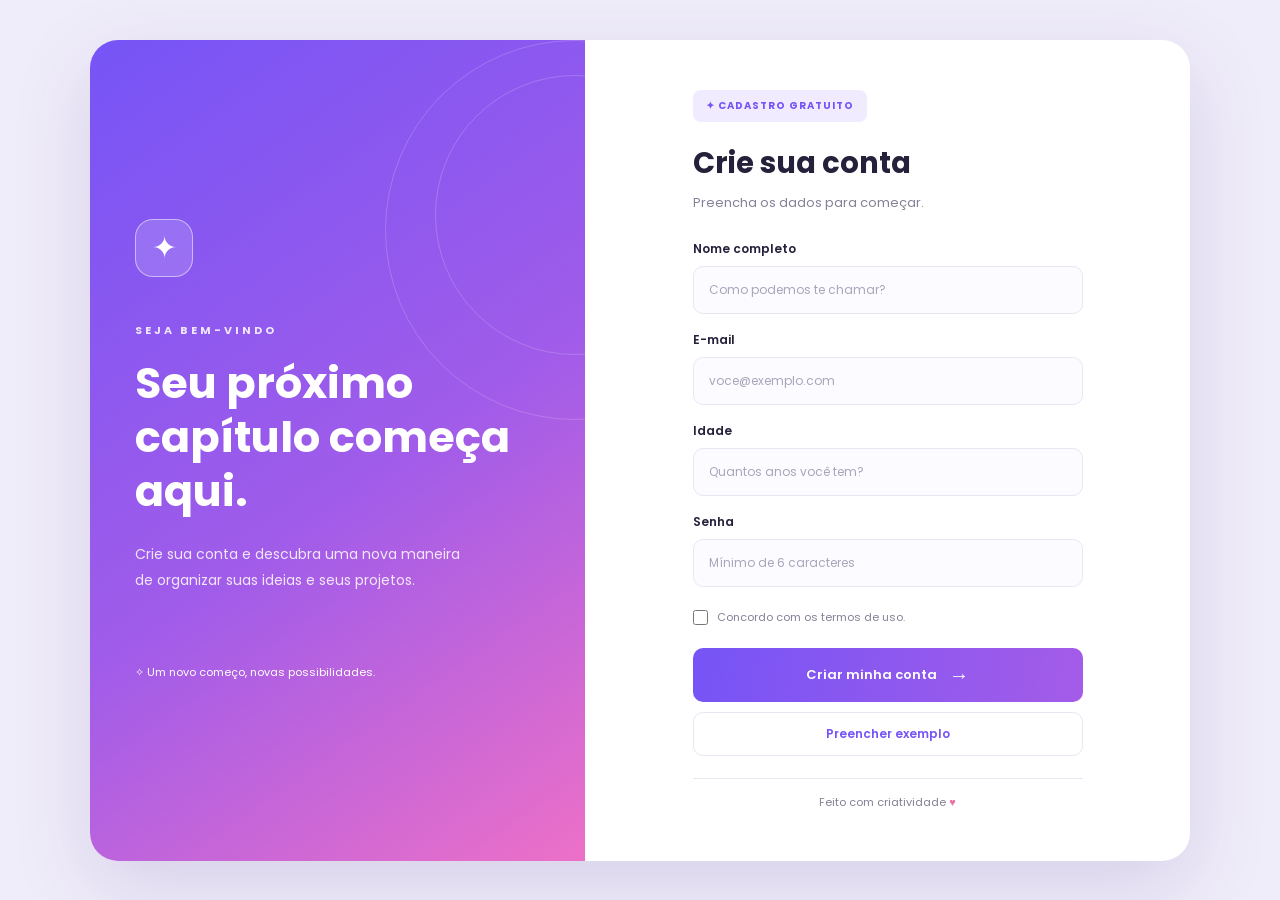
==== 28.10/index.html @ b5f54b93 "Add files via upload" ====
<!DOCTYPE html>
<html lang="pt-BR">
<head>
    <meta charset="UTF-8">
    <meta name="viewport" content="width=device-width, initial-scale=1.0">

    <title>Cadastro Criativo</title>

    <link rel="stylesheet" href="estilo.css">
    <script src="script.js" defer></script>
</head>
<body>

    <main class="pagina">

        <section class="painel">
            <div class="icone">✦</div>

            <span class="subtitulo">SEJA BEM-VINDO</span>

            <h1>Seu próximo capítulo começa aqui.</h1>

            <p>
                Crie sua conta e descubra uma nova maneira
                de organizar suas ideias e seus projetos.
            </p>

            <div class="decoracao decoracao1"></div>
            <div class="decoracao decoracao2"></div>

            <span class="rodape-painel">
                ✧ Um novo começo, novas possibilidades.
            </span>
        </section>

        <section class="area-formulario">

            <div class="formulario-container">

                <div class="topo-formulario">
                    <span class="etiqueta">✦ CADASTRO GRATUITO</span>
                    <h2>Crie sua conta</h2>
                    <p>Preencha os dados para começar.</p>
                </div>

                <form id="formulario">

                    <div class="campo">
                        <label for="nome">Nome completo</label>
                        <input
                            type="text"
                            id="nome"
                            name="nome"
                            placeholder="Como podemos te chamar?"
                            required
                            minlength="3"
                        >
                    </div>

                    <div class="campo">
                        <label for="email">E-mail</label>
                        <input
                            type="email"
                            id="email"
                            name="email"
                            placeholder="voce@exemplo.com"
                            required
                        >
                    </div>

                    <div class="campo">
                        <label for="idade">Idade</label>
                        <input
                            type="number"
                            id="idade"
                            name="idade"
                            placeholder="Quantos anos você tem?"
                            min="1"
                            max="120"
                            required
                        >
                    </div>

                    <div class="campo">
                        <label for="senha">Senha</label>
                        <input
                            type="password"
                            id="senha"
                            name="senha"
                            placeholder="Mínimo de 6 caracteres"
                            minlength="6"
                            required
                        >
                    </div>

                    <label class="termos">
                        <input type="checkbox" id="aceite" required>
                        <span>
                            Concordo com os termos de uso.
                        </span>
                    </label>

                    <button type="submit" class="botao">
                        Criar minha conta <span>→</span>
                    </button>

                    <button type="button" id="preencher" class="botao-secundario">
                        Preencher exemplo
                    </button>

                    <p id="mensagem" role="status" aria-live="polite"></p>

                </form>

                <div class="divisor"></div>

                <p class="texto-final">
                    Feito com criatividade <span>♥</span>
                </p>

            </div>

        </section>

    </main>

</body>
</html>
---- 28.10/estilo.css ----
@import url('https://fonts.googleapis.com/css2?family=Poppins:wght@400;500;600;700;800&display=swap');

* {
    margin: 0;
    padding: 0;
    box-sizing: border-box;
}

:root {
    --roxo: #7654f6;
    --rosa: #ed70c7;
    --texto: #25213b;
    --cinza: #858197;
    --borda: #e9e6f2;
}

body {
    font-family: 'Poppins', sans-serif;
    min-height: 100vh;
    background: #f0edfa;
    display: flex;
    justify-content: center;
    align-items: center;
    padding: 35px 20px;
}

.pagina {
    width: 100%;
    max-width: 1100px;
    min-height: 650px;
    display: grid;
    grid-template-columns: 0.9fr 1.1fr;
    background: white;
    border-radius: 28px;
    overflow: hidden;
    box-shadow: 0 25px 80px rgba(67, 43, 125, 0.15);
    animation: aparecer 0.8s ease;
}

/* Painel esquerdo */

.painel {
    position: relative;
    overflow: hidden;
    padding: 55px 45px;
    display: flex;
    flex-direction: column;
    justify-content: center;
    color: white;
    background: linear-gradient(
        145deg,
        #7654f6,
        #a15ce9 55%,
        #ed70c7
    );
}

.icone {
    width: 58px;
    height: 58px;
    display: grid;
    place-items: center;
    border: 1px solid rgba(255, 255, 255, 0.5);
    background: rgba(255, 255, 255, 0.15);
    border-radius: 18px;
    font-size: 30px;
    margin-bottom: 45px;
}

.subtitulo {
    font-size: 11px;
    font-weight: 700;
    letter-spacing: 3px;
    margin-bottom: 18px;
    opacity: 0.85;
}

.painel h1 {
    max-width: 400px;
    font-size: clamp(30px, 3.5vw, 43px);
    line-height: 1.25;
    font-weight: 700;
    margin-bottom: 22px;
    position: relative;
    z-index: 1;
}

.painel > p {
    max-width: 340px;
    color: rgba(255, 255, 255, 0.85);
    line-height: 1.9;
    font-size: 14px;
    position: relative;
    z-index: 1;
}

.rodape-painel {
    margin-top: 70px;
    font-size: 11px;
    position: relative;
    z-index: 1;
}

.decoracao {
    position: absolute;
    border: 1px solid rgba(255, 255, 255, 0.18);
    border-radius: 50%;
}

.decoracao1 {
    width: 280px;
    height: 280px;
    right: -130px;
    top: 35px;
}

.decoracao2 {
    width: 380px;
    height: 380px;
    right: -180px;
    top: 0;
}

/* Formulário */

.area-formulario {
    display: flex;
    align-items: center;
    justify-content: center;
    padding: 50px 45px;
}

.formulario-container {
    width: 100%;
    max-width: 390px;
}

.etiqueta {
    display: inline-block;
    color: var(--roxo);
    background: #f0ebff;
    padding: 8px 13px;
    border-radius: 8px;
    font-size: 10px;
    font-weight: 700;
    letter-spacing: 1px;
    margin-bottom: 20px;
}

.topo-formulario h2 {
    font-size: 29px;
    color: var(--texto);
    margin-bottom: 8px;
}

.topo-formulario > p {
    color: var(--cinza);
    font-size: 13px;
    margin-bottom: 27px;
}

.campo {
    margin-bottom: 17px;
}

.campo label {
    display: block;
    color: var(--texto);
    font-size: 12px;
    font-weight: 600;
    margin-bottom: 8px;
}

.campo input {
    width: 100%;
    height: 48px;
    padding: 0 15px;
    border: 1px solid var(--borda);
    border-radius: 10px;
    outline: none;
    background: #fcfbff;
    color: var(--texto);
    font-family: inherit;
    font-size: 12px;
    transition: 0.25s;
}

.campo input::placeholder {
    color: #aaa6ba;
}

.campo input:focus {
    border-color: var(--roxo);
    background: white;
    box-shadow: 0 0 0 4px rgba(118, 84, 246, 0.1);
}

.termos {
    display: flex;
    align-items: center;
    gap: 9px;
    font-size: 11px;
    color: var(--cinza);
    margin: 22px 0;
    cursor: pointer;
}

.termos input {
    accent-color: var(--roxo);
    width: 15px;
    height: 15px;
}

.botao {
    width: 100%;
    min-height: 49px;
    padding: 12px 16px;
    border: none;
    border-radius: 10px;
    background: linear-gradient(100deg, #7654f6, #a45ce8);
    color: white;
    font-family: inherit;
    font-weight: 600;
    font-size: 13px;
    cursor: pointer;
    display: flex;
    align-items: center;
    justify-content: center;
    gap: 12px;
    transition: 0.25s;
}

.botao span {
    font-size: 20px;
}

.botao:hover {
    transform: translateY(-2px);
    box-shadow: 0 8px 22px rgba(118, 84, 246, 0.28);
}

.botao-secundario {
    width: 100%;
    margin-top: 10px;
    padding: 12px;
    border: 1px solid var(--borda);
    border-radius: 10px;
    background: white;
    color: var(--roxo);
    font-family: inherit;
    font-size: 12px;
    font-weight: 600;
    cursor: pointer;
    transition: 0.2s;
}

.botao-secundario:hover {
    background: #f6f2ff;
}

#mensagem {
    font-size: 12px;
    text-align: center;
    margin-top: 15px;
    line-height: 1.7;
}

#mensagem.sucesso {
    color: #168354;
}

#mensagem.erro {
    color: #d43e62;
}

.divisor {
    height: 1px;
    background: var(--borda);
    margin: 22px 0 15px;
}

.texto-final {
    text-align: center;
    color: var(--cinza);
    font-size: 11px;
}

.texto-final span {
    color: #ed70a7;
}

/* Animação */

@keyframes aparecer {
    from {
        opacity: 0;
        transform: translateY(18px);
    }

    to {
        opacity: 1;
        transform: translateY(0);
    }
}

/* Celulares e tablets */

@media (max-width: 760px) {
    body {
        padding: 15px;
    }

    .pagina {
        grid-template-columns: 1fr;
        max-width: 480px;
        border-radius: 20px;
    }

    .painel {
        padding: 30px;
        min-height: 290px;
    }

    .icone {
        width: 45px;
        height: 45px;
        margin-bottom: 24px;
    }

    .painel h1 {
        font-size: 30px;
    }

    .painel > p {
        font-size: 12px;
    }

    .rodape-painel {
        margin-top: 25px;
    }

    .area-formulario {
        padding: 35px 25px;
    }

    .topo-formulario h2 {
        font-size: 25px;
    }
}
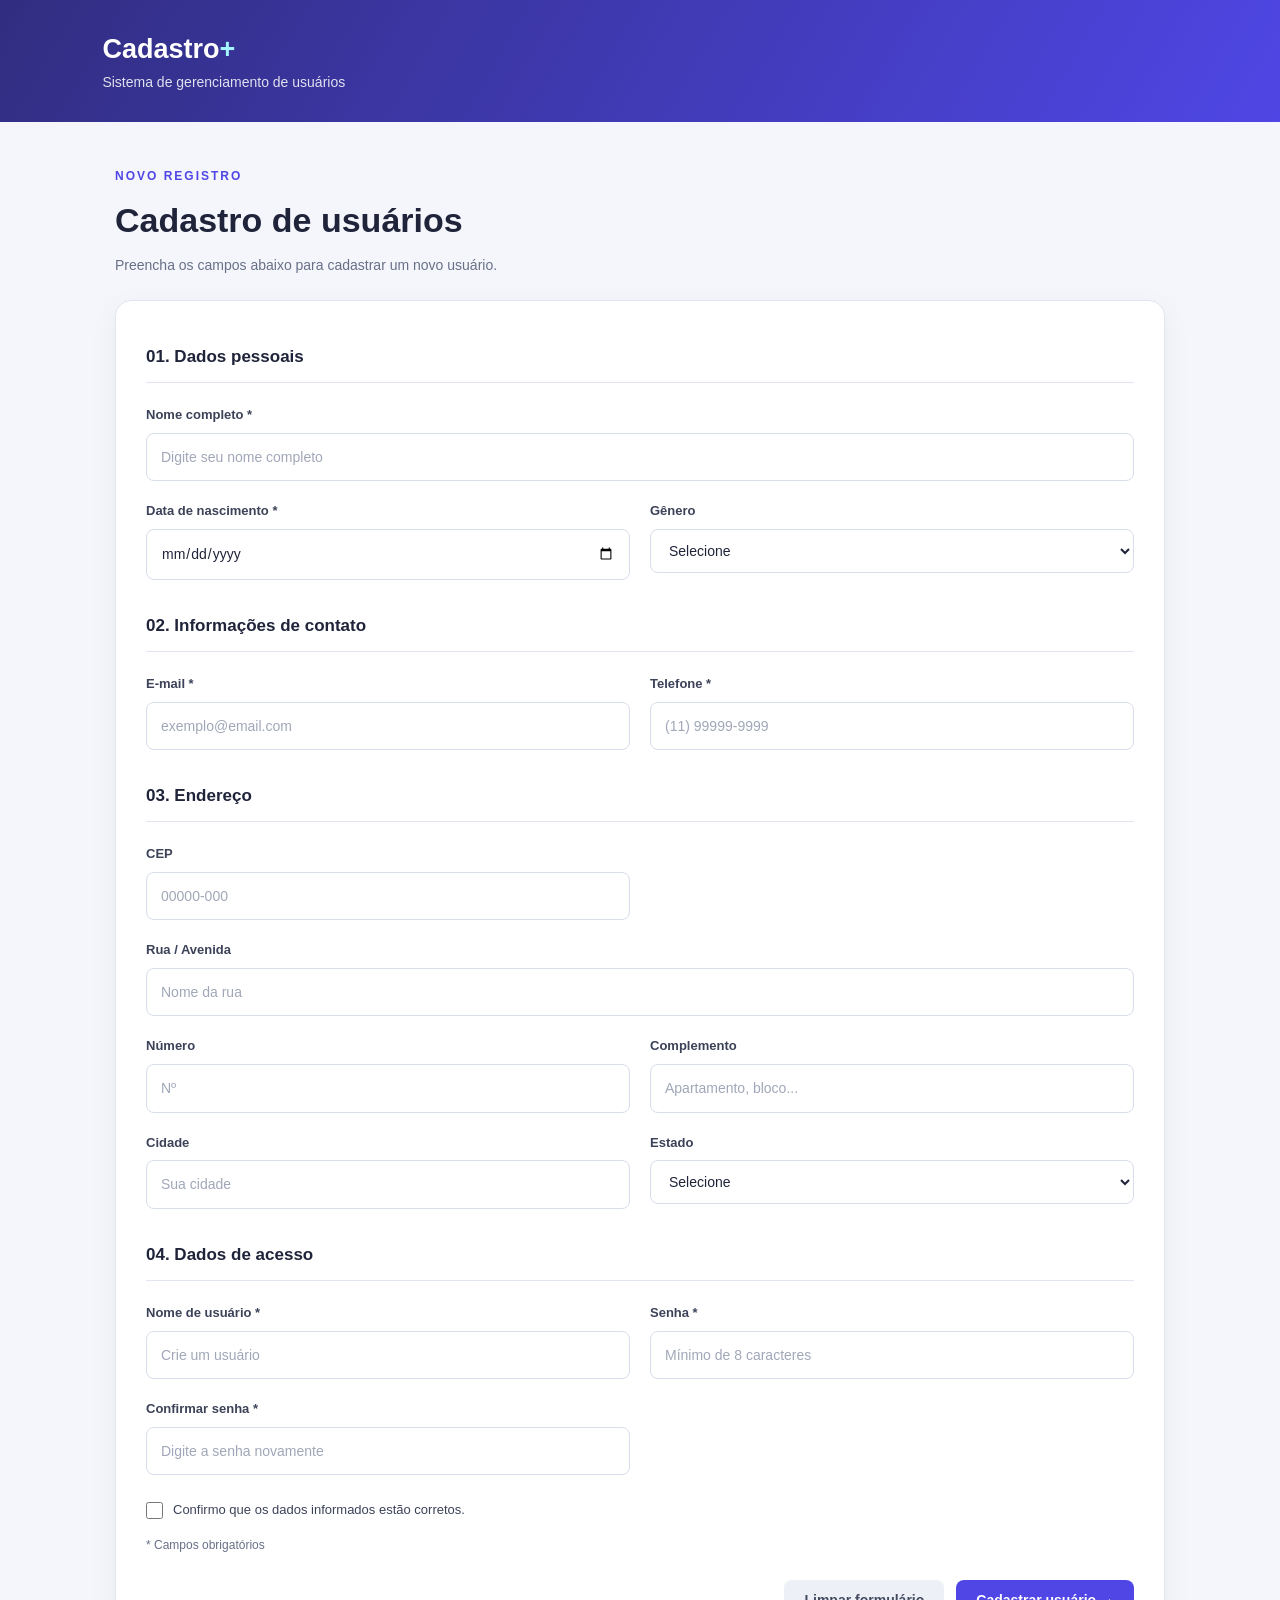
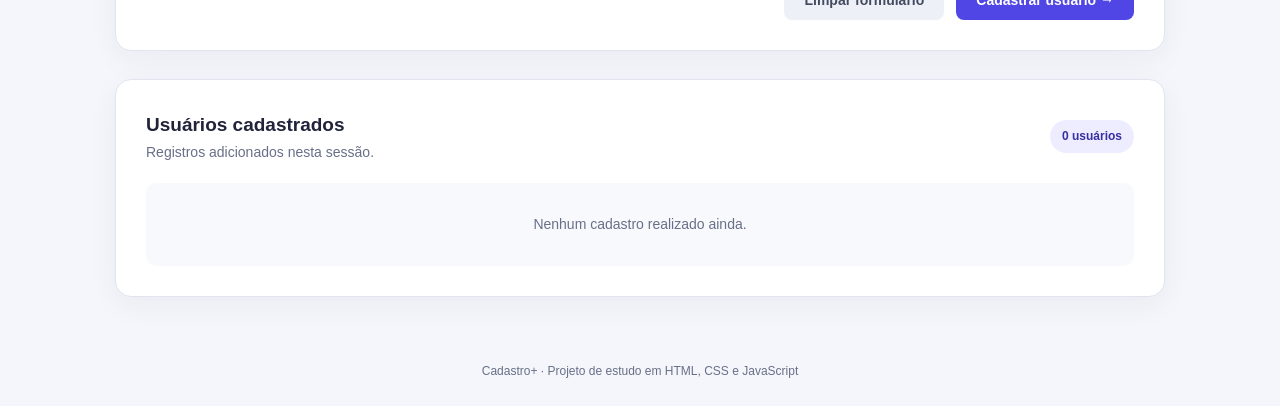
==== commit 08ed9630: "Add files via upload" ====
--- a/28.10/index.html
+++ b/28.10/index.html
@@ -4,126 +4,201 @@
 <head>
     <meta charset="UTF-8">
     <meta name="viewport" content="width=device-width, initial-scale=1.0">
-
-    <title>Cadastro Criativo</title>
-
+    <title>Sistema de Cadastro</title>
     <link rel="stylesheet" href="estilo.css">
     <script src="script.js" defer></script>
 </head>
 <body>
 
-    <main class="pagina">
-
-        <section class="painel">
-            <div class="icone">✦</div>
-
-            <span class="subtitulo">SEJA BEM-VINDO</span>
-
-            <h1>Seu próximo capítulo começa aqui.</h1>
-
-            <p>
-                Crie sua conta e descubra uma nova maneira
-                de organizar suas ideias e seus projetos.
-            </p>
-
-            <div class="decoracao decoracao1"></div>
-            <div class="decoracao decoracao2"></div>
-
-            <span class="rodape-painel">
-                ✧ Um novo começo, novas possibilidades.
-            </span>
+    <header class="topo">
+        <div class="logo">Cadastro<span>+</span></div>
+        <p>Sistema de gerenciamento de usuários</p>
+    </header>
+
+    <main class="container">
+        <section class="cabecalho">
+            <span class="etiqueta">NOVO REGISTRO</span>
+            <h1>Cadastro de usuários</h1>
+            <p>Preencha os campos abaixo para cadastrar um novo usuário.</p>
         </section>
 
-        <section class="area-formulario">
-
-            <div class="formulario-container">
-
-                <div class="topo-formulario">
-                    <span class="etiqueta">✦ CADASTRO GRATUITO</span>
-                    <h2>Crie sua conta</h2>
-                    <p>Preencha os dados para começar.</p>
-                </div>
-
-                <form id="formulario">
-
-                    <div class="campo">
-                        <label for="nome">Nome completo</label>
-                        <input
-                            type="text"
-                            id="nome"
-                            name="nome"
-                            placeholder="Como podemos te chamar?"
-                            required
-                            minlength="3"
-                        >
-                    </div>
-
-                    <div class="campo">
-                        <label for="email">E-mail</label>
-                        <input
-                            type="email"
-                            id="email"
-                            name="email"
-                            placeholder="voce@exemplo.com"
-                            required
-                        >
-                    </div>
-
-                    <div class="campo">
-                        <label for="idade">Idade</label>
-                        <input
-                            type="number"
-                            id="idade"
-                            name="idade"
-                            placeholder="Quantos anos você tem?"
-                            min="1"
-                            max="120"
-                            required
-                        >
-                    </div>
-
-                    <div class="campo">
-                        <label for="senha">Senha</label>
-                        <input
-                            type="password"
-                            id="senha"
-                            name="senha"
-                            placeholder="Mínimo de 6 caracteres"
-                            minlength="6"
-                            required
-                        >
-                    </div>
-
-                    <label class="termos">
-                        <input type="checkbox" id="aceite" required>
-                        <span>
-                            Concordo com os termos de uso.
-                        </span>
-                    </label>
-
-                    <button type="submit" class="botao">
-                        Criar minha conta <span>→</span>
-                    </button>
-
-                    <button type="button" id="preencher" class="botao-secundario">
-                        Preencher exemplo
-                    </button>
-
-                    <p id="mensagem" role="status" aria-live="polite"></p>
-
-                </form>
-
-                <div class="divisor"></div>
-
-                <p class="texto-final">
-                    Feito com criatividade <span>♥</span>
-                </p>
-
-            </div>
-
+        <form id="meuFormulario">
+
+            <h2>01. Dados pessoais</h2>
+
+            <div class="grid">
+                <div class="campo campo-grande">
+                    <label for="nome">Nome completo *</label>
+                    <input type="text" id="nome" name="nome"
+                           placeholder="Digite seu nome completo" required>
+                </div>
+
+                <div class="campo">
+                    <label for="nascimento">Data de nascimento *</label>
+                    <input type="date" id="nascimento" required>
+                </div>
+
+                <div class="campo">
+                    <label for="genero">Gênero</label>
+                    <select id="genero">
+                        <option value="">Selecione</option>
+                        <option>Feminino</option>
+                        <option>Masculino</option>
+                        <option>Outro</option>
+                        <option>Prefiro não informar</option>
+                    </select>
+                </div>
+            </div>
+
+            <h2>02. Informações de contato</h2>
+
+            <div class="grid">
+                <div class="campo">
+                    <label for="email">E-mail *</label>
+                    <input type="email" id="email"
+                           placeholder="exemplo@email.com" required>
+                </div>
+
+                <div class="campo">
+                    <label for="telefone">Telefone *</label>
+                    <input type="tel" id="telefone"
+                           placeholder="(11) 99999-9999" required>
+                </div>
+            </div>
+
+            <h2>03. Endereço</h2>
+
+            <div class="grid">
+                <div class="campo">
+                    <label for="cep">CEP</label>
+                    <input type="text" id="cep"
+                           placeholder="00000-000" maxlength="9">
+                </div>
+
+                <div class="campo campo-grande">
+                    <label for="rua">Rua / Avenida</label>
+                    <input type="text" id="rua"
+                           placeholder="Nome da rua">
+                </div>
+
+                <div class="campo">
+                    <label for="numero">Número</label>
+                    <input type="text" id="numero" placeholder="Nº">
+                </div>
+
+                <div class="campo">
+                    <label for="complemento">Complemento</label>
+                    <input type="text" id="complemento"
+                           placeholder="Apartamento, bloco...">
+                </div>
+
+                <div class="campo">
+                    <label for="cidade">Cidade</label>
+                    <input type="text" id="cidade" placeholder="Sua cidade">
+                </div>
+
+                <div class="campo">
+                    <label for="estado">Estado</label>
+                    <select id="estado">
+                        <option value="">Selecione</option>
+                        <option>AC</option><option>AL</option>
+                        <option>AP</option><option>AM</option>
+                        <option>BA</option><option>CE</option>
+                        <option>DF</option><option>ES</option>
+                        <option>GO</option><option>MA</option>
+                        <option>MT</option><option>MS</option>
+                        <option>MG</option><option>PA</option>
+                        <option>PB</option><option>PR</option>
+                        <option>PE</option><option>PI</option>
+                        <option>RJ</option><option>RN</option>
+                        <option>RS</option><option>RO</option>
+                        <option>RR</option><option>SC</option>
+                        <option>SP</option><option>SE</option>
+                        <option>TO</option>
+                    </select>
+                </div>
+            </div>
+
+            <h2>04. Dados de acesso</h2>
+
+            <div class="grid">
+                <div class="campo">
+                    <label for="usuario">Nome de usuário *</label>
+                    <input type="text" id="usuario"
+                           placeholder="Crie um usuário"
+                           minlength="3" required>
+                </div>
+
+                <div class="campo">
+                    <label for="senha">Senha *</label>
+                    <input type="password" id="senha"
+                           placeholder="Mínimo de 8 caracteres"
+                           minlength="8" required>
+                </div>
+
+                <div class="campo">
+                    <label for="confirmarSenha">Confirmar senha *</label>
+                    <input type="password" id="confirmarSenha"
+                           placeholder="Digite a senha novamente"
+                           minlength="8" required>
+                </div>
+            </div>
+
+            <div class="termos">
+                <input type="checkbox" id="termos" required>
+                <label for="termos">
+                    Confirmo que os dados informados estão corretos.
+                </label>
+            </div>
+
+            <p class="observacao">* Campos obrigatórios</p>
+
+            <div class="botoes">
+                <button type="reset" class="btn-limpar">
+                    Limpar formulário
+                </button>
+                <button type="submit" class="btn-cadastrar">
+                    Cadastrar usuário →
+                </button>
+            </div>
+        </form>
+
+        <section class="lista-cadastros">
+            <div class="lista-topo">
+                <div>
+                    <h2>Usuários cadastrados</h2>
+                    <p>Registros adicionados nesta sessão.</p>
+                </div>
+                <span class="contador" id="contador">0 usuários</span>
+            </div>
+
+            <div id="mensagemLista" class="vazio">
+                Nenhum cadastro realizado ainda.
+            </div>
+
+            <div class="tabela-wrapper">
+                <table id="tabelaCadastros" hidden>
+                    <thead>
+                        <tr>
+                            <th>Nome</th>
+                            <th>E-mail</th>
+                            <th>Telefone</th>
+                            <th>Usuário</th>
+                            <th>Ação</th>
+                        </tr>
+                    </thead>
+                    <tbody id="listaUsuarios"></tbody>
+                </table>
+            </div>
         </section>
 
+        <div id="mensagem" class="mensagem" role="status"
+             aria-live="polite"></div>
     </main>
+
+    <footer>
+        <p>Cadastro+ · Projeto de estudo em HTML, CSS e JavaScript</p>
+    </footer>
 
 </body>
 </html>
--- a/28.10/estilo.css
+++ b/28.10/estilo.css
@@ -1,5 +1,3 @@
-
-@import url('https://fonts.googleapis.com/css2?family=Poppins:wght@400;500;600;700;800&display=swap');
 
 * {
     margin: 0;
@@ -8,343 +6,327 @@
 }
 
 :root {
-    --roxo: #7654f6;
-    --rosa: #ed70c7;
-    --texto: #25213b;
-    --cinza: #858197;
-    --borda: #e9e6f2;
+    --azul: #4f46e5;
+    --azul-escuro: #3730a3;
+    --fundo: #f4f6fb;
+    --texto: #20243a;
+    --cinza: #687087;
+    --borda: #e1e5ef;
 }
 
 body {
-    font-family: 'Poppins', sans-serif;
-    min-height: 100vh;
-    background: #f0edfa;
-    display: flex;
-    justify-content: center;
-    align-items: center;
-    padding: 35px 20px;
-}
-
-.pagina {
-    width: 100%;
-    max-width: 1100px;
-    min-height: 650px;
+    font-family: Arial, Helvetica, sans-serif;
+    background: var(--fundo);
+    color: var(--texto);
+    line-height: 1.6;
+}
+
+.topo {
+    background: linear-gradient(120deg, #312e81, #4f46e5);
+    color: white;
+    padding: 28px 8%;
+}
+
+.logo {
+    font-size: 27px;
+    font-weight: bold;
+}
+
+.logo span {
+    color: #a5f3fc;
+}
+
+.topo p {
+    font-size: 14px;
+    opacity: 0.85;
+}
+
+.container {
+    max-width: 1050px;
+    width: 92%;
+    margin: 40px auto;
+}
+
+.cabecalho {
+    margin-bottom: 24px;
+}
+
+.etiqueta {
+    color: var(--azul);
+    font-size: 12px;
+    font-weight: bold;
+    letter-spacing: 2px;
+}
+
+h1 {
+    font-size: clamp(25px, 4vw, 34px);
+    margin: 6px 0;
+}
+
+.cabecalho p,
+.lista-topo p {
+    color: var(--cinza);
+    font-size: 14px;
+}
+
+form,
+.lista-cadastros {
+    background: white;
+    border: 1px solid var(--borda);
+    border-radius: 16px;
+    padding: 30px;
+    box-shadow: 0 8px 30px rgba(35, 42, 80, 0.05);
+}
+
+form h2 {
+    font-size: 17px;
+    border-bottom: 1px solid var(--borda);
+    padding-bottom: 12px;
+    margin: 12px 0 22px;
+}
+
+form h2:not(:first-child) {
+    margin-top: 32px;
+}
+
+.grid {
     display: grid;
-    grid-template-columns: 0.9fr 1.1fr;
-    background: white;
-    border-radius: 28px;
-    overflow: hidden;
-    box-shadow: 0 25px 80px rgba(67, 43, 125, 0.15);
-    animation: aparecer 0.8s ease;
-}
-
-/* Painel esquerdo */
-
-.painel {
-    position: relative;
-    overflow: hidden;
-    padding: 55px 45px;
+    grid-template-columns: repeat(2, minmax(0, 1fr));
+    gap: 20px;
+}
+
+.campo {
     display: flex;
     flex-direction: column;
-    justify-content: center;
-    color: white;
-    background: linear-gradient(
-        145deg,
-        #7654f6,
-        #a15ce9 55%,
-        #ed70c7
-    );
-}
-
-.icone {
-    width: 58px;
-    height: 58px;
-    display: grid;
-    place-items: center;
-    border: 1px solid rgba(255, 255, 255, 0.5);
-    background: rgba(255, 255, 255, 0.15);
-    border-radius: 18px;
-    font-size: 30px;
-    margin-bottom: 45px;
-}
-
-.subtitulo {
-    font-size: 11px;
-    font-weight: 700;
-    letter-spacing: 3px;
-    margin-bottom: 18px;
-    opacity: 0.85;
-}
-
-.painel h1 {
-    max-width: 400px;
-    font-size: clamp(30px, 3.5vw, 43px);
-    line-height: 1.25;
-    font-weight: 700;
-    margin-bottom: 22px;
-    position: relative;
-    z-index: 1;
-}
-
-.painel > p {
-    max-width: 340px;
-    color: rgba(255, 255, 255, 0.85);
-    line-height: 1.9;
-    font-size: 14px;
-    position: relative;
-    z-index: 1;
-}
-
-.rodape-painel {
-    margin-top: 70px;
-    font-size: 11px;
-    position: relative;
-    z-index: 1;
-}
-
-.decoracao {
-    position: absolute;
-    border: 1px solid rgba(255, 255, 255, 0.18);
-    border-radius: 50%;
-}
-
-.decoracao1 {
-    width: 280px;
-    height: 280px;
-    right: -130px;
-    top: 35px;
-}
-
-.decoracao2 {
-    width: 380px;
-    height: 380px;
-    right: -180px;
-    top: 0;
-}
-
-/* Formulário */
-
-.area-formulario {
-    display: flex;
-    align-items: center;
-    justify-content: center;
-    padding: 50px 45px;
-}
-
-.formulario-container {
+    gap: 7px;
+}
+
+.campo-grande {
+    grid-column: span 2;
+}
+
+label {
+    font-size: 13px;
+    font-weight: bold;
+    color: #3c4258;
+}
+
+input,
+select {
     width: 100%;
-    max-width: 390px;
-}
-
-.etiqueta {
-    display: inline-block;
-    color: var(--roxo);
-    background: #f0ebff;
-    padding: 8px 13px;
+    min-width: 0;
+    padding: 12px 14px;
+    border: 1px solid #d8ddeb;
     border-radius: 8px;
-    font-size: 10px;
-    font-weight: 700;
-    letter-spacing: 1px;
-    margin-bottom: 20px;
-}
-
-.topo-formulario h2 {
-    font-size: 29px;
+    background: #fff;
     color: var(--texto);
-    margin-bottom: 8px;
-}
-
-.topo-formulario > p {
-    color: var(--cinza);
-    font-size: 13px;
-    margin-bottom: 27px;
-}
-
-.campo {
-    margin-bottom: 17px;
-}
-
-.campo label {
-    display: block;
-    color: var(--texto);
-    font-size: 12px;
-    font-weight: 600;
-    margin-bottom: 8px;
-}
-
-.campo input {
-    width: 100%;
-    height: 48px;
-    padding: 0 15px;
-    border: 1px solid var(--borda);
-    border-radius: 10px;
+    font: inherit;
+    font-size: 14px;
+    transition: border-color 0.2s, box-shadow 0.2s;
+}
+
+input:focus,
+select:focus {
     outline: none;
-    background: #fcfbff;
-    color: var(--texto);
-    font-family: inherit;
-    font-size: 12px;
-    transition: 0.25s;
-}
-
-.campo input::placeholder {
-    color: #aaa6ba;
-}
-
-.campo input:focus {
-    border-color: var(--roxo);
-    background: white;
-    box-shadow: 0 0 0 4px rgba(118, 84, 246, 0.1);
+    border-color: var(--azul);
+    box-shadow: 0 0 0 3px rgba(79, 70, 229, 0.12);
+}
+
+input::placeholder {
+    color: #a1a7b8;
 }
 
 .termos {
     display: flex;
     align-items: center;
-    gap: 9px;
-    font-size: 11px;
-    color: var(--cinza);
-    margin: 22px 0;
-    cursor: pointer;
+    gap: 10px;
+    margin-top: 25px;
 }
 
 .termos input {
-    accent-color: var(--roxo);
-    width: 15px;
-    height: 15px;
-}
-
-.botao {
-    width: 100%;
-    min-height: 49px;
-    padding: 12px 16px;
+    width: 17px;
+    height: 17px;
+    accent-color: var(--azul);
+    flex-shrink: 0;
+}
+
+.termos label {
+    font-weight: normal;
+}
+
+.observacao {
+    color: var(--cinza);
+    font-size: 12px;
+    margin-top: 15px;
+}
+
+.botoes {
+    display: flex;
+    justify-content: flex-end;
+    flex-wrap: wrap;
+    gap: 12px;
+    margin-top: 25px;
+}
+
+button {
     border: none;
-    border-radius: 10px;
-    background: linear-gradient(100deg, #7654f6, #a45ce8);
-    color: white;
-    font-family: inherit;
-    font-weight: 600;
-    font-size: 13px;
-    cursor: pointer;
-    display: flex;
-    align-items: center;
-    justify-content: center;
-    gap: 12px;
-    transition: 0.25s;
-}
-
-.botao span {
-    font-size: 20px;
-}
-
-.botao:hover {
-    transform: translateY(-2px);
-    box-shadow: 0 8px 22px rgba(118, 84, 246, 0.28);
-}
-
-.botao-secundario {
-    width: 100%;
-    margin-top: 10px;
-    padding: 12px;
-    border: 1px solid var(--borda);
-    border-radius: 10px;
-    background: white;
-    color: var(--roxo);
-    font-family: inherit;
-    font-size: 12px;
-    font-weight: 600;
+    padding: 12px 20px;
+    border-radius: 8px;
+    font-weight: bold;
+    font-size: 14px;
     cursor: pointer;
     transition: 0.2s;
 }
 
-.botao-secundario:hover {
-    background: #f6f2ff;
-}
-
-#mensagem {
-    font-size: 12px;
+.btn-cadastrar {
+    background: var(--azul);
+    color: white;
+}
+
+.btn-cadastrar:hover {
+    background: var(--azul-escuro);
+    transform: translateY(-1px);
+}
+
+.btn-limpar {
+    background: #eef0f7;
+    color: #444b60;
+}
+
+.btn-limpar:hover {
+    background: #dfe3ef;
+}
+
+.lista-cadastros {
+    margin-top: 28px;
+}
+
+.lista-topo {
+    display: flex;
+    justify-content: space-between;
+    align-items: center;
+    gap: 15px;
+    margin-bottom: 20px;
+}
+
+.lista-topo h2 {
+    font-size: 19px;
+}
+
+.contador {
+    background: #eeedff;
+    color: var(--azul-escuro);
+    padding: 7px 12px;
+    border-radius: 20px;
+    font-size: 12px;
+    font-weight: bold;
+    white-space: nowrap;
+}
+
+.vazio {
     text-align: center;
-    margin-top: 15px;
-    line-height: 1.7;
-}
-
-#mensagem.sucesso {
-    color: #168354;
-}
-
-#mensagem.erro {
-    color: #d43e62;
-}
-
-.divisor {
-    height: 1px;
-    background: var(--borda);
-    margin: 22px 0 15px;
-}
-
-.texto-final {
+    padding: 30px 10px;
+    background: #f8f9fd;
+    border-radius: 10px;
+    color: var(--cinza);
+    font-size: 14px;
+}
+
+.tabela-wrapper {
+    overflow-x: auto;
+}
+
+table {
+    width: 100%;
+    border-collapse: collapse;
+    font-size: 13px;
+}
+
+th,
+td {
+    text-align: left;
+    padding: 13px 12px;
+    border-bottom: 1px solid var(--borda);
+    white-space: nowrap;
+}
+
+th {
+    background: #f8f9fd;
+    color: var(--cinza);
+}
+
+.btn-excluir {
+    background: #fee2e2;
+    color: #b91c1c;
+    padding: 7px 10px;
+    font-size: 12px;
+}
+
+.btn-excluir:hover {
+    background: #fecaca;
+}
+
+.mensagem {
+    display: none;
+    padding: 14px;
+    border-radius: 8px;
+    margin-top: 18px;
+    font-size: 14px;
+}
+
+.mensagem.sucesso {
+    display: block;
+    background: #dcfce7;
+    color: #166534;
+}
+
+.mensagem.erro {
+    display: block;
+    background: #fee2e2;
+    color: #991b1b;
+}
+
+footer {
     text-align: center;
-    color: var(--cinza);
-    font-size: 11px;
-}
-
-.texto-final span {
-    color: #ed70a7;
-}
-
-/* Animação */
-
-@keyframes aparecer {
-    from {
-        opacity: 0;
-        transform: translateY(18px);
-    }
-
-    to {
-        opacity: 1;
-        transform: translateY(0);
-    }
-}
-
-/* Celulares e tablets */
-
-@media (max-width: 760px) {
-    body {
-        padding: 15px;
-    }
-
-    .pagina {
+    padding: 25px 15px;
+    color: var(--cinza);
+    font-size: 12px;
+}
+
+@media (max-width: 600px) {
+    .topo {
+        padding: 22px 5%;
+    }
+
+    .container {
+        width: 94%;
+        margin: 25px auto;
+    }
+
+    form,
+    .lista-cadastros {
+        padding: 20px 16px;
+    }
+
+    .grid {
         grid-template-columns: 1fr;
-        max-width: 480px;
-        border-radius: 20px;
-    }
-
-    .painel {
-        padding: 30px;
-        min-height: 290px;
-    }
-
-    .icone {
-        width: 45px;
-        height: 45px;
-        margin-bottom: 24px;
-    }
-
-    .painel h1 {
-        font-size: 30px;
-    }
-
-    .painel > p {
-        font-size: 12px;
-    }
-
-    .rodape-painel {
-        margin-top: 25px;
-    }
-
-    .area-formulario {
-        padding: 35px 25px;
-    }
-
-    .topo-formulario h2 {
-        font-size: 25px;
-    }
-}
+        gap: 16px;
+    }
+
+    .campo-grande {
+        grid-column: span 1;
+    }
+
+    .botoes {
+        flex-direction: column-reverse;
+    }
+
+    .botoes button {
+        width: 100%;
+    }
+
+    .lista-topo {
+        align-items: flex-start;
+        flex-direction: column;
+    }
+}
